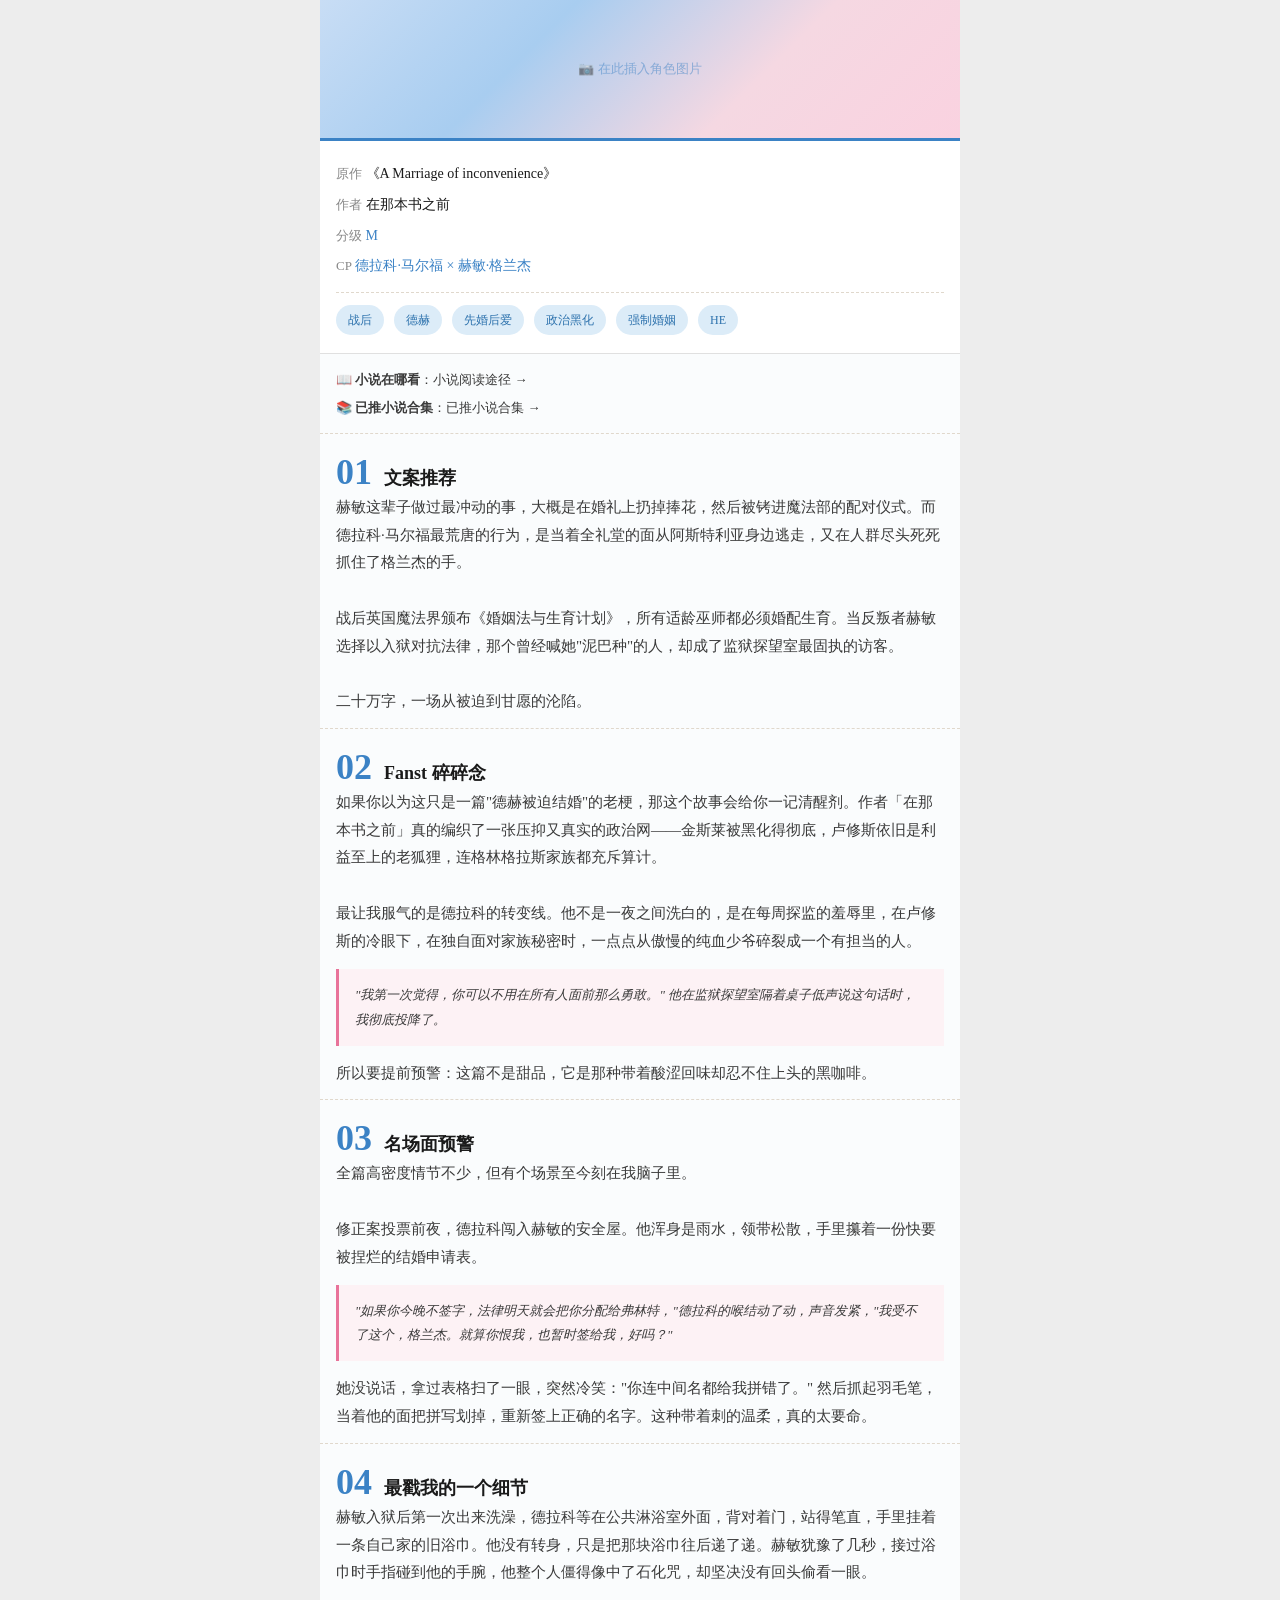
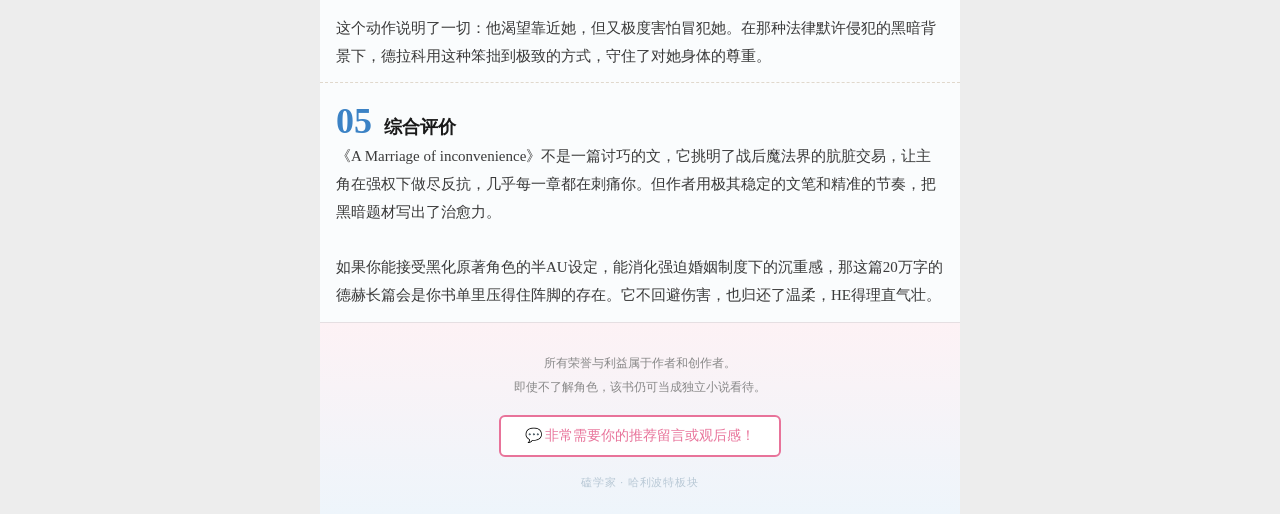
==== preview.html @ ea286a76 "标签行上方加虚线分隔" ====
<!DOCTYPE html>
<html lang="zh-CN">
<head>
<meta charset="UTF-8">
<meta name="viewport" content="width=device-width,initial-scale=1.0">
<title>推文预览 - A Marriage of inconvenience</title>
</head>
<body style="margin:0;background:#ededed;">

<!-- ═══════════════ 整篇文章（白色卡片，居中）═══════════════ -->
<table cellpadding="0" cellspacing="0" border="0" align="center" style="max-width:640px;width:100%;background:#fafcfd;">

  <!-- 角色图占位 -->
  <tr><td style="padding:0;">
    <p style="margin:0;padding:60px 0;text-align:center;font-size:13px;color:rgba(59,130,197,0.5);background:linear-gradient(135deg,#c8ddf5,#a8cdf0,#f5d8e2,#fad2e0);">📷 在此插入角色图片</p>
    <p style="margin:0;height:3px;background:#3B82C5;font-size:0;line-height:0;">&nbsp;</p>
  </td></tr>

  <!-- 信息卡 -->
  <tr><td style="padding:18px 16px 14px 16px;background:#fff;">
    <p style="margin:0;font-size:14px;line-height:2.2;color:#3a3a3a;">
      <span style="color:#888;font-size:13px;">原作</span> <span style="color:#1a1a1a;">《A Marriage of inconvenience》</span><br>
      <span style="color:#888;font-size:13px;">作者</span> <span style="color:#1a1a1a;">在那本书之前</span><br>
      <span style="color:#888;font-size:13px;">分级</span> <span style="color:#3B82C5;">M</span><br>
      <span style="color:#888;font-size:13px;">CP</span> <span style="color:#3B82C5;">德拉科·马尔福 × 赫敏·格兰杰</span>
    </p>
    <p style="margin:10px 0 0 0;border-top:1px dashed #e0d8cc;padding-top:10px;line-height:2;">
      <span style="display:inline-block;padding:3px 12px;background:#dcecf8;color:#2d72ad;border-radius:20px;font-size:12px;margin:0 6px 4px 0;">战后</span>
      <span style="display:inline-block;padding:3px 12px;background:#dcecf8;color:#2d72ad;border-radius:20px;font-size:12px;margin:0 6px 4px 0;">德赫</span>
      <span style="display:inline-block;padding:3px 12px;background:#dcecf8;color:#2d72ad;border-radius:20px;font-size:12px;margin:0 6px 4px 0;">先婚后爱</span>
      <span style="display:inline-block;padding:3px 12px;background:#dcecf8;color:#2d72ad;border-radius:20px;font-size:12px;margin:0 6px 4px 0;">政治黑化</span>
      <span style="display:inline-block;padding:3px 12px;background:#dcecf8;color:#2d72ad;border-radius:20px;font-size:12px;margin:0 6px 4px 0;">强制婚姻</span>
      <span style="display:inline-block;padding:3px 12px;background:#dcecf8;color:#2d72ad;border-radius:20px;font-size:12px;margin:0 6px 4px 0;">HE</span>
    </p>
  </td></tr>

  <!-- 小说链接 -->
  <tr><td style="padding:14px 16px;border-top:1px solid #e0e0e0;font-size:13px;line-height:1.8;color:#3a3a3a;">
    <span style="display:block;margin-bottom:4px;">📖 <strong>小说在哪看</strong>：小说阅读途径 →</span>
    <span style="display:block;">📚 <strong>已推小说合集</strong>：已推小说合集 →</span>
  </td></tr>

  <!-- 01-05 章节 -->
  <tr><td style="padding:0 16px;border-top:1px dashed #e0d8cc;">
    <p style="margin:20px 0 4px 0;">
      <span style="font-size:36px;font-weight:700;line-height:1;color:#3B82C5;">01</span>
      <span style="font-size:18px;font-weight:700;color:#1a1a1a;margin-left:8px;">文案推荐</span>
    </p>
    <p style="margin:0 0 12px 0;font-size:15px;line-height:1.85;color:#3a3a3a;">
      赫敏这辈子做过最冲动的事，大概是在婚礼上扔掉捧花，然后被铐进魔法部的配对仪式。而德拉科·马尔福最荒唐的行为，是当着全礼堂的面从阿斯特利亚身边逃走，又在人群尽头死死抓住了格兰杰的手。<br><br>
      战后英国魔法界颁布《婚姻法与生育计划》，所有适龄巫师都必须婚配生育。当反叛者赫敏选择以入狱对抗法律，那个曾经喊她"泥巴种"的人，却成了监狱探望室最固执的访客。<br><br>
      二十万字，一场从被迫到甘愿的沦陷。
    </p>
  </td></tr>

  <tr><td style="padding:0 16px;border-top:1px dashed #e0d8cc;">
    <p style="margin:20px 0 4px 0;">
      <span style="font-size:36px;font-weight:700;line-height:1;color:#3B82C5;">02</span>
      <span style="font-size:18px;font-weight:700;color:#1a1a1a;margin-left:8px;">Fanst 碎碎念</span>
    </p>
    <p style="margin:0 0 12px 0;font-size:15px;line-height:1.85;color:#3a3a3a;">
      如果你以为这只是一篇"德赫被迫结婚"的老梗，那这个故事会给你一记清醒剂。作者「在那本书之前」真的编织了一张压抑又真实的政治网——金斯莱被黑化得彻底，卢修斯依旧是利益至上的老狐狸，连格林格拉斯家族都充斥算计。<br><br>
      最让我服气的是德拉科的转变线。他不是一夜之间洗白的，是在每周探监的羞辱里，在卢修斯的冷眼下，在独自面对家族秘密时，一点点从傲慢的纯血少爷碎裂成一个有担当的人。
    </p>
    <!-- 引用块 -->
    <p style="margin:14px 0;padding:14px 16px;background:#fdf2f5;border-left:3px solid #E8739A;font-size:13px;line-height:1.85;color:#3a3a3a;font-style:italic;">
      "我第一次觉得，你可以不用在所有人面前那么勇敢。" 他在监狱探望室隔着桌子低声说这句话时，我彻底投降了。
    </p>
    <p style="margin:0 0 12px 0;font-size:15px;line-height:1.85;color:#3a3a3a;">
      所以要提前预警：这篇不是甜品，它是那种带着酸涩回味却忍不住上头的黑咖啡。
    </p>
  </td></tr>

  <tr><td style="padding:0 16px;border-top:1px dashed #e0d8cc;">
    <p style="margin:20px 0 4px 0;">
      <span style="font-size:36px;font-weight:700;line-height:1;color:#3B82C5;">03</span>
      <span style="font-size:18px;font-weight:700;color:#1a1a1a;margin-left:8px;">名场面预警</span>
    </p>
    <p style="margin:0 0 12px 0;font-size:15px;line-height:1.85;color:#3a3a3a;">
      全篇高密度情节不少，但有个场景至今刻在我脑子里。<br><br>
      修正案投票前夜，德拉科闯入赫敏的安全屋。他浑身是雨水，领带松散，手里攥着一份快要被捏烂的结婚申请表。
    </p>
    <p style="margin:14px 0;padding:14px 16px;background:#fdf2f5;border-left:3px solid #E8739A;font-size:13px;line-height:1.85;color:#3a3a3a;font-style:italic;">
      "如果你今晚不签字，法律明天就会把你分配给弗林特，"德拉科的喉结动了动，声音发紧，"我受不了这个，格兰杰。就算你恨我，也暂时签给我，好吗？"
    </p>
    <p style="margin:0 0 12px 0;font-size:15px;line-height:1.85;color:#3a3a3a;">
      她没说话，拿过表格扫了一眼，突然冷笑："你连中间名都给我拼错了。" 然后抓起羽毛笔，当着他的面把拼写划掉，重新签上正确的名字。这种带着刺的温柔，真的太要命。
    </p>
  </td></tr>

  <tr><td style="padding:0 16px;border-top:1px dashed #e0d8cc;">
    <p style="margin:20px 0 4px 0;">
      <span style="font-size:36px;font-weight:700;line-height:1;color:#3B82C5;">04</span>
      <span style="font-size:18px;font-weight:700;color:#1a1a1a;margin-left:8px;">最戳我的一个细节</span>
    </p>
    <p style="margin:0 0 12px 0;font-size:15px;line-height:1.85;color:#3a3a3a;">
      赫敏入狱后第一次出来洗澡，德拉科等在公共淋浴室外面，背对着门，站得笔直，手里挂着一条自己家的旧浴巾。他没有转身，只是把那块浴巾往后递了递。赫敏犹豫了几秒，接过浴巾时手指碰到他的手腕，他整个人僵得像中了石化咒，却坚决没有回头偷看一眼。<br><br>
      这个动作说明了一切：他渴望靠近她，但又极度害怕冒犯她。在那种法律默许侵犯的黑暗背景下，德拉科用这种笨拙到极致的方式，守住了对她身体的尊重。
    </p>
  </td></tr>

  <tr><td style="padding:0 16px;border-top:1px dashed #e0d8cc;">
    <p style="margin:20px 0 4px 0;">
      <span style="font-size:36px;font-weight:700;line-height:1;color:#3B82C5;">05</span>
      <span style="font-size:18px;font-weight:700;color:#1a1a1a;margin-left:8px;">综合评价</span>
    </p>
    <p style="margin:0 0 12px 0;font-size:15px;line-height:1.85;color:#3a3a3a;">
      《A Marriage of inconvenience》不是一篇讨巧的文，它挑明了战后魔法界的肮脏交易，让主角在强权下做尽反抗，几乎每一章都在刺痛你。但作者用极其稳定的文笔和精准的节奏，把黑暗题材写出了治愈力。<br><br>
      如果你能接受黑化原著角色的半AU设定，能消化强迫婚姻制度下的沉重感，那这篇20万字的德赫长篇会是你书单里压得住阵脚的存在。它不回避伤害，也归还了温柔，HE得理直气壮。
    </p>
  </td></tr>

  <!-- 收尾 -->
  <tr><td style="padding:28px 16px 24px 16px;text-align:center;background:linear-gradient(180deg,#fdf2f5,#eef5fb);border-top:1px solid #e5dfe2;">
    <p style="margin:0 0 16px 0;font-size:12px;line-height:2;color:#888;">
      所有荣誉与利益属于作者和创作者。<br>即使不了解角色，该书仍可当成独立小说看待。
    </p>
    <table cellpadding="0" cellspacing="0" border="0" align="center"><tr><td style="padding:10px 24px;background:#fff;border:2px solid #E8739A;border-radius:6px;">
      <p style="margin:0;font-size:14px;color:#E8739A;">💬 非常需要你的推荐留言或观后感！</p>
    </td></tr></table>
    <p style="margin:18px 0 0 0;font-size:11px;color:#b8c8d5;letter-spacing:0.08em;">磕学家 · 哈利波特板块</p>
  </td></tr>

</table>
</body>
</html>
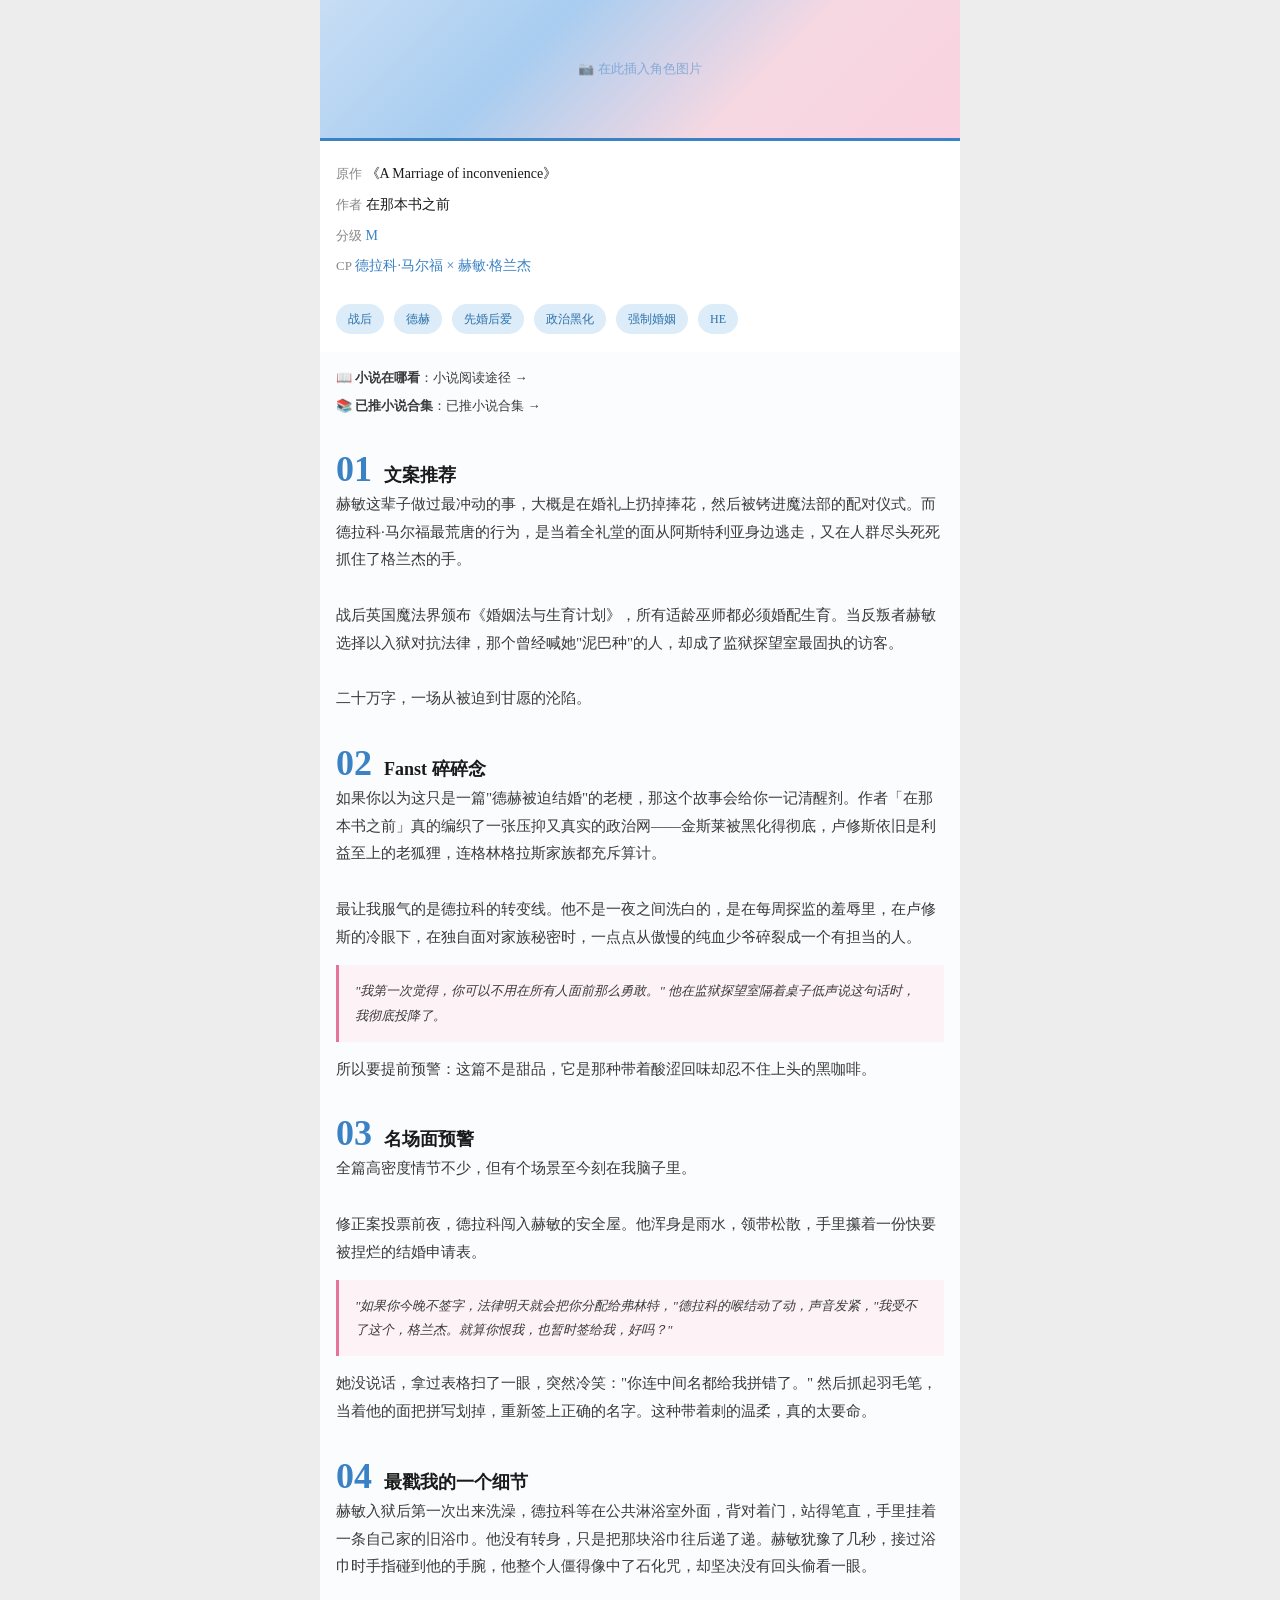
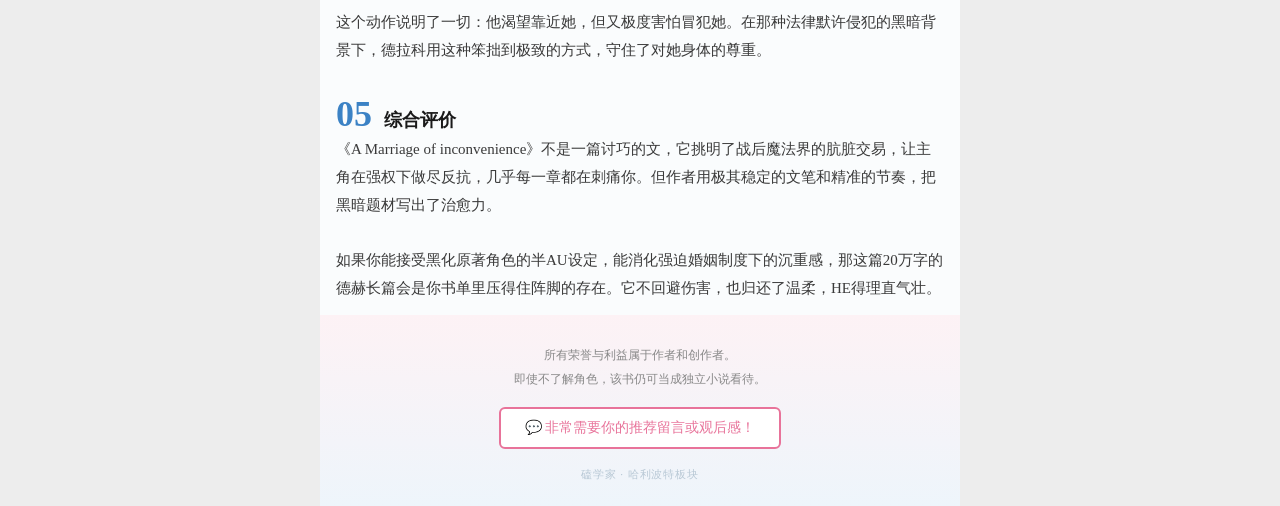
==== commit 16f20caf: "删除全部分割线" ====
--- a/preview.html
+++ b/preview.html
@@ -24,7 +24,7 @@
       <span style="color:#888;font-size:13px;">分级</span> <span style="color:#3B82C5;">M</span><br>
       <span style="color:#888;font-size:13px;">CP</span> <span style="color:#3B82C5;">德拉科·马尔福 × 赫敏·格兰杰</span>
     </p>
-    <p style="margin:10px 0 0 0;border-top:1px dashed #e0d8cc;padding-top:10px;line-height:2;">
+    <p style="margin:10px 0 0 0;padding-top:10px;line-height:2;">
       <span style="display:inline-block;padding:3px 12px;background:#dcecf8;color:#2d72ad;border-radius:20px;font-size:12px;margin:0 6px 4px 0;">战后</span>
       <span style="display:inline-block;padding:3px 12px;background:#dcecf8;color:#2d72ad;border-radius:20px;font-size:12px;margin:0 6px 4px 0;">德赫</span>
       <span style="display:inline-block;padding:3px 12px;background:#dcecf8;color:#2d72ad;border-radius:20px;font-size:12px;margin:0 6px 4px 0;">先婚后爱</span>
@@ -35,13 +35,13 @@
   </td></tr>
 
   <!-- 小说链接 -->
-  <tr><td style="padding:14px 16px;border-top:1px solid #e0e0e0;font-size:13px;line-height:1.8;color:#3a3a3a;">
+  <tr><td style="padding:14px 16px;font-size:13px;line-height:1.8;color:#3a3a3a;">
     <span style="display:block;margin-bottom:4px;">📖 <strong>小说在哪看</strong>：小说阅读途径 →</span>
     <span style="display:block;">📚 <strong>已推小说合集</strong>：已推小说合集 →</span>
   </td></tr>
 
   <!-- 01-05 章节 -->
-  <tr><td style="padding:0 16px;border-top:1px dashed #e0d8cc;">
+  <tr><td style="padding:0 16px;">
     <p style="margin:20px 0 4px 0;">
       <span style="font-size:36px;font-weight:700;line-height:1;color:#3B82C5;">01</span>
       <span style="font-size:18px;font-weight:700;color:#1a1a1a;margin-left:8px;">文案推荐</span>
@@ -53,7 +53,7 @@
     </p>
   </td></tr>
 
-  <tr><td style="padding:0 16px;border-top:1px dashed #e0d8cc;">
+  <tr><td style="padding:0 16px;">
     <p style="margin:20px 0 4px 0;">
       <span style="font-size:36px;font-weight:700;line-height:1;color:#3B82C5;">02</span>
       <span style="font-size:18px;font-weight:700;color:#1a1a1a;margin-left:8px;">Fanst 碎碎念</span>
@@ -71,7 +71,7 @@
     </p>
   </td></tr>
 
-  <tr><td style="padding:0 16px;border-top:1px dashed #e0d8cc;">
+  <tr><td style="padding:0 16px;">
     <p style="margin:20px 0 4px 0;">
       <span style="font-size:36px;font-weight:700;line-height:1;color:#3B82C5;">03</span>
       <span style="font-size:18px;font-weight:700;color:#1a1a1a;margin-left:8px;">名场面预警</span>
@@ -88,7 +88,7 @@
     </p>
   </td></tr>
 
-  <tr><td style="padding:0 16px;border-top:1px dashed #e0d8cc;">
+  <tr><td style="padding:0 16px;">
     <p style="margin:20px 0 4px 0;">
       <span style="font-size:36px;font-weight:700;line-height:1;color:#3B82C5;">04</span>
       <span style="font-size:18px;font-weight:700;color:#1a1a1a;margin-left:8px;">最戳我的一个细节</span>
@@ -99,7 +99,7 @@
     </p>
   </td></tr>
 
-  <tr><td style="padding:0 16px;border-top:1px dashed #e0d8cc;">
+  <tr><td style="padding:0 16px;">
     <p style="margin:20px 0 4px 0;">
       <span style="font-size:36px;font-weight:700;line-height:1;color:#3B82C5;">05</span>
       <span style="font-size:18px;font-weight:700;color:#1a1a1a;margin-left:8px;">综合评价</span>
@@ -111,7 +111,7 @@
   </td></tr>
 
   <!-- 收尾 -->
-  <tr><td style="padding:28px 16px 24px 16px;text-align:center;background:linear-gradient(180deg,#fdf2f5,#eef5fb);border-top:1px solid #e5dfe2;">
+  <tr><td style="padding:28px 16px 24px 16px;text-align:center;background:linear-gradient(180deg,#fdf2f5,#eef5fb);">
     <p style="margin:0 0 16px 0;font-size:12px;line-height:2;color:#888;">
       所有荣誉与利益属于作者和创作者。<br>即使不了解角色，该书仍可当成独立小说看待。
     </p>
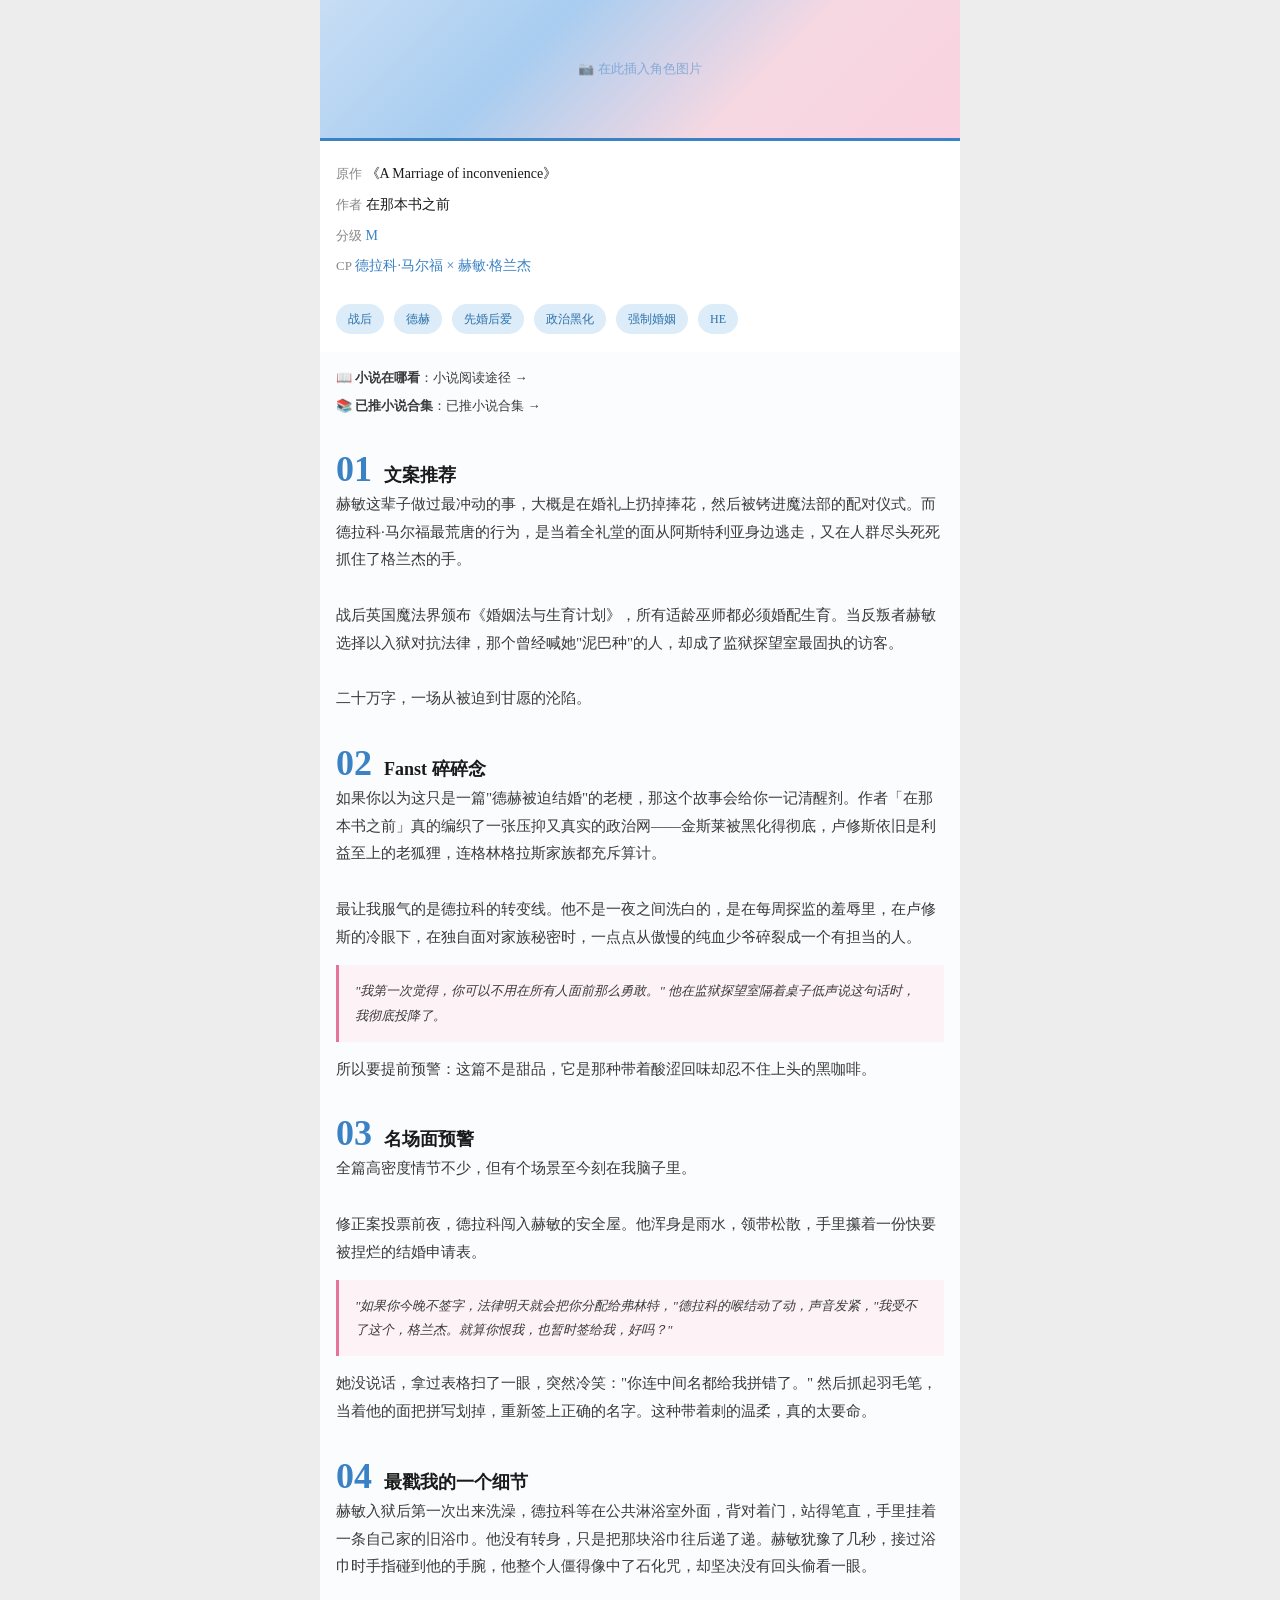
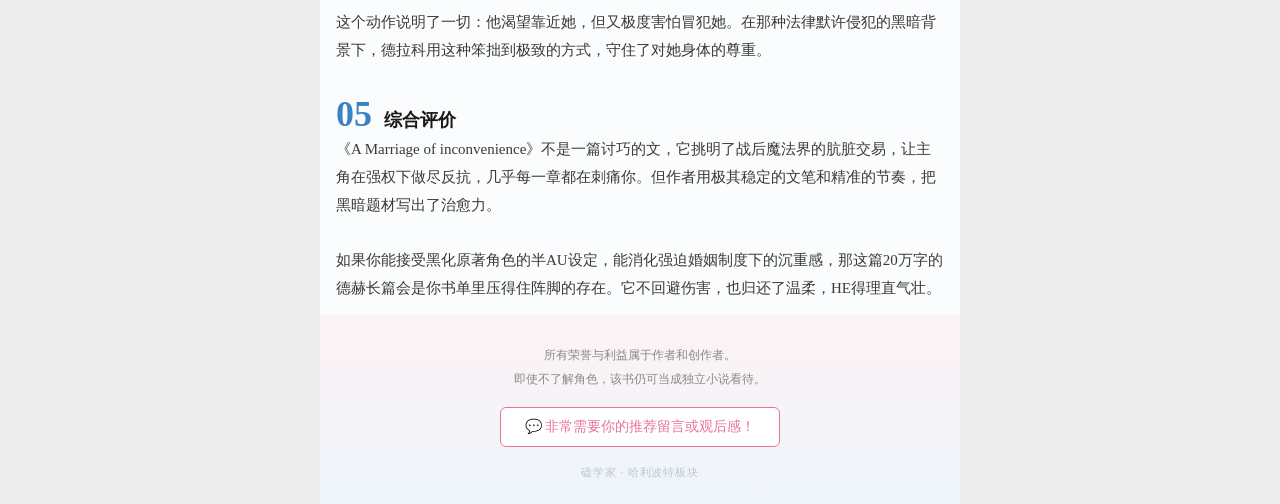
==== commit a883af84: "CTA边框从2px改为1px" ====
--- a/preview.html
+++ b/preview.html
@@ -115,7 +115,7 @@
     <p style="margin:0 0 16px 0;font-size:12px;line-height:2;color:#888;">
       所有荣誉与利益属于作者和创作者。<br>即使不了解角色，该书仍可当成独立小说看待。
     </p>
-    <table cellpadding="0" cellspacing="0" border="0" align="center"><tr><td style="padding:10px 24px;background:#fff;border:2px solid #E8739A;border-radius:6px;">
+    <table cellpadding="0" cellspacing="0" border="0" align="center"><tr><td style="padding:10px 24px;background:#fff;border:1px solid #E8739A;border-radius:6px;">
       <p style="margin:0;font-size:14px;color:#E8739A;">💬 非常需要你的推荐留言或观后感！</p>
     </td></tr></table>
     <p style="margin:18px 0 0 0;font-size:11px;color:#b8c8d5;letter-spacing:0.08em;">磕学家 · 哈利波特板块</p>
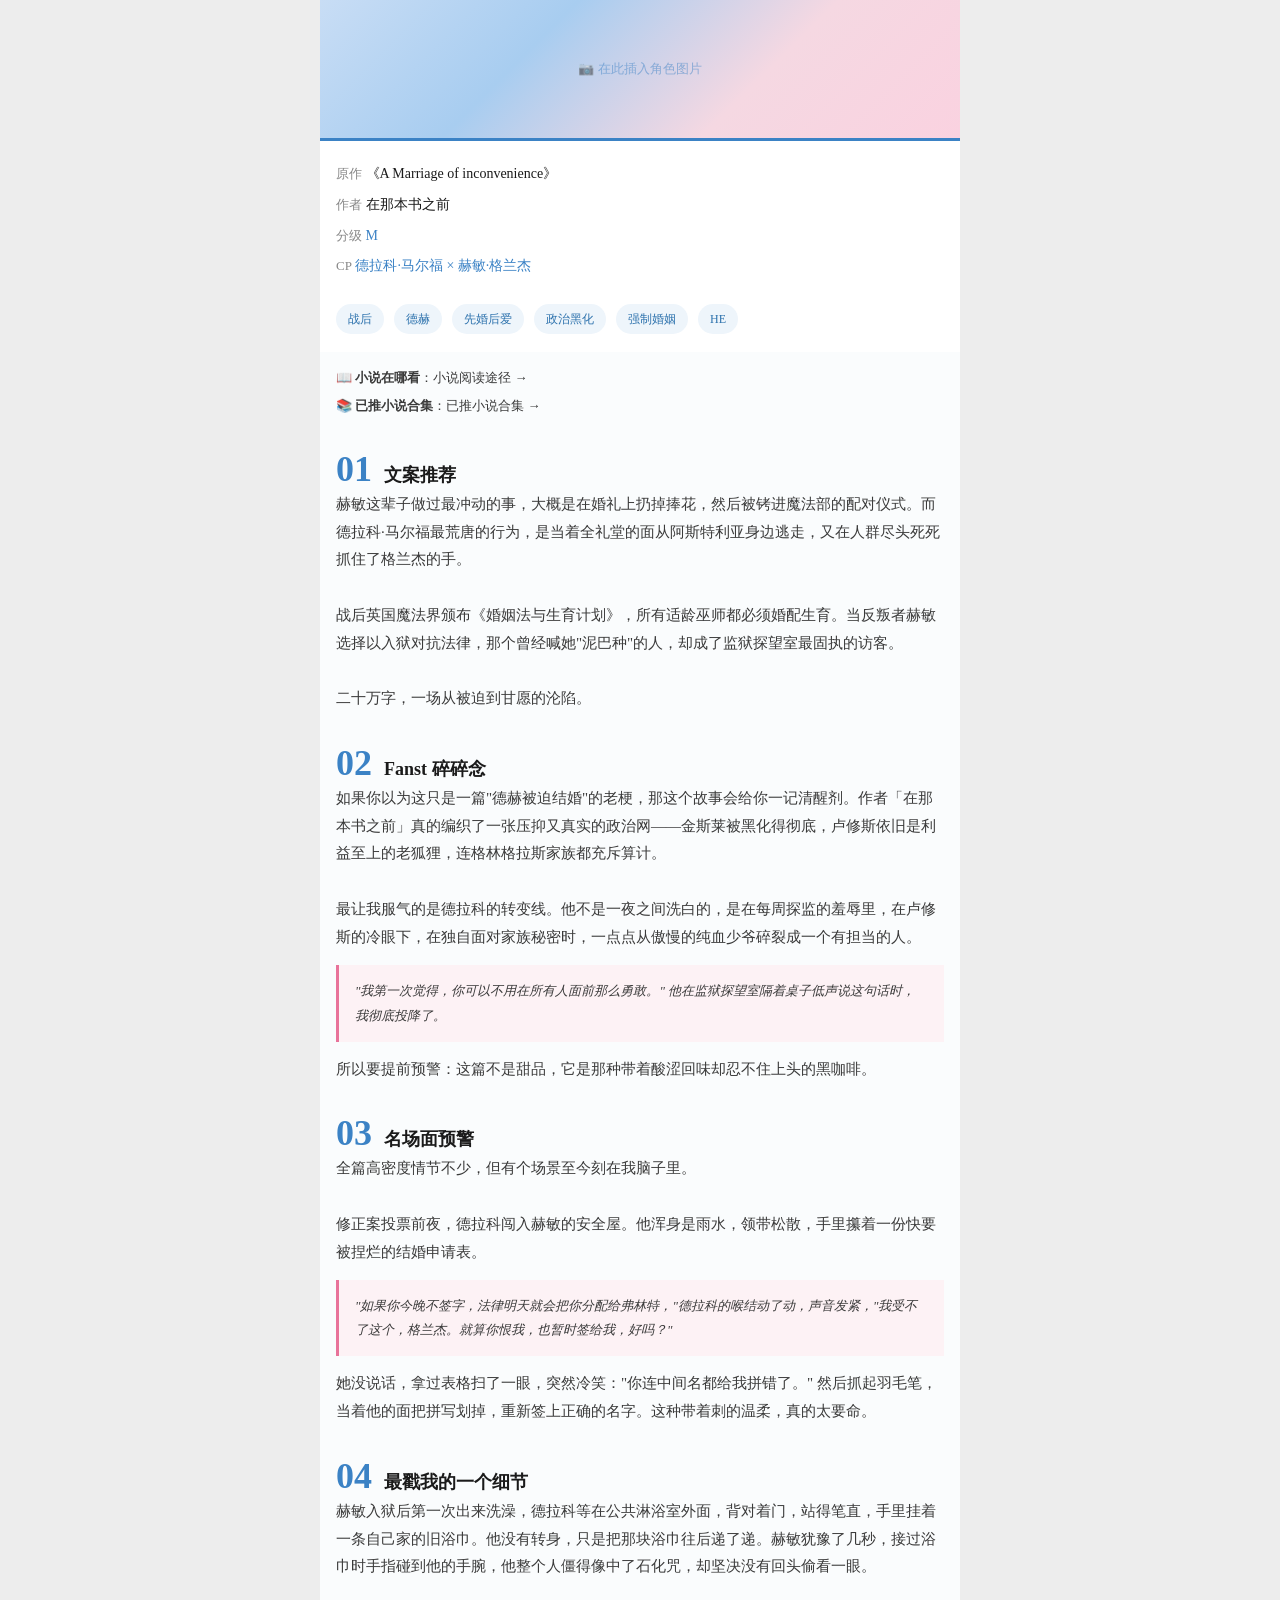
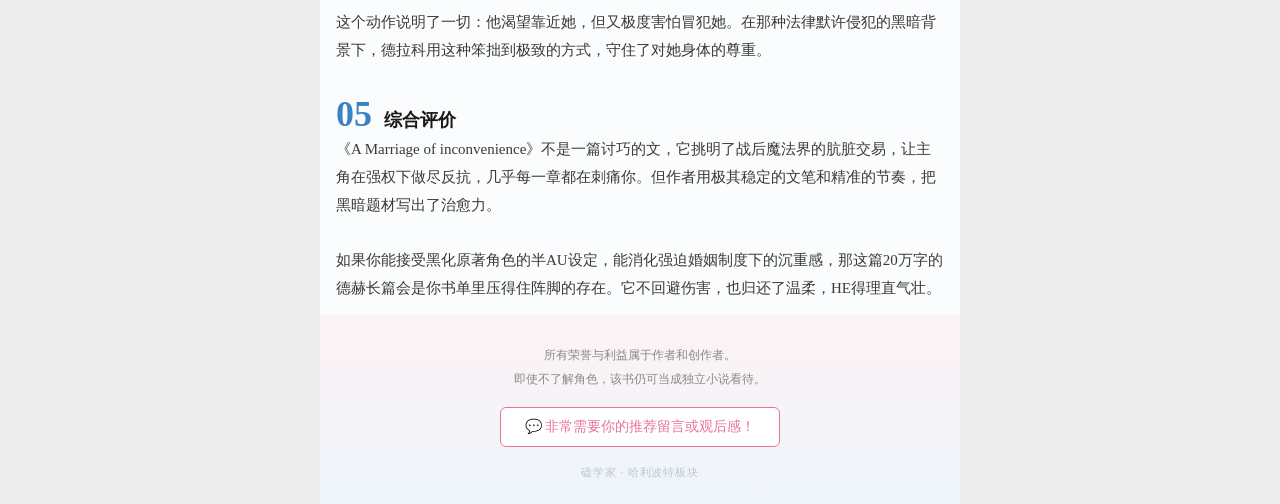
==== commit a68794f7: "标签底色调浅" ====
--- a/preview.html
+++ b/preview.html
@@ -25,12 +25,12 @@
       <span style="color:#888;font-size:13px;">CP</span> <span style="color:#3B82C5;">德拉科·马尔福 × 赫敏·格兰杰</span>
     </p>
     <p style="margin:10px 0 0 0;padding-top:10px;line-height:2;">
-      <span style="display:inline-block;padding:3px 12px;background:#dcecf8;color:#2d72ad;border-radius:20px;font-size:12px;margin:0 6px 4px 0;">战后</span>
-      <span style="display:inline-block;padding:3px 12px;background:#dcecf8;color:#2d72ad;border-radius:20px;font-size:12px;margin:0 6px 4px 0;">德赫</span>
-      <span style="display:inline-block;padding:3px 12px;background:#dcecf8;color:#2d72ad;border-radius:20px;font-size:12px;margin:0 6px 4px 0;">先婚后爱</span>
-      <span style="display:inline-block;padding:3px 12px;background:#dcecf8;color:#2d72ad;border-radius:20px;font-size:12px;margin:0 6px 4px 0;">政治黑化</span>
-      <span style="display:inline-block;padding:3px 12px;background:#dcecf8;color:#2d72ad;border-radius:20px;font-size:12px;margin:0 6px 4px 0;">强制婚姻</span>
-      <span style="display:inline-block;padding:3px 12px;background:#dcecf8;color:#2d72ad;border-radius:20px;font-size:12px;margin:0 6px 4px 0;">HE</span>
+      <span style="display:inline-block;padding:3px 12px;background:#eef5fb;color:#2d72ad;border-radius:20px;font-size:12px;margin:0 6px 4px 0;">战后</span>
+      <span style="display:inline-block;padding:3px 12px;background:#eef5fb;color:#2d72ad;border-radius:20px;font-size:12px;margin:0 6px 4px 0;">德赫</span>
+      <span style="display:inline-block;padding:3px 12px;background:#eef5fb;color:#2d72ad;border-radius:20px;font-size:12px;margin:0 6px 4px 0;">先婚后爱</span>
+      <span style="display:inline-block;padding:3px 12px;background:#eef5fb;color:#2d72ad;border-radius:20px;font-size:12px;margin:0 6px 4px 0;">政治黑化</span>
+      <span style="display:inline-block;padding:3px 12px;background:#eef5fb;color:#2d72ad;border-radius:20px;font-size:12px;margin:0 6px 4px 0;">强制婚姻</span>
+      <span style="display:inline-block;padding:3px 12px;background:#eef5fb;color:#2d72ad;border-radius:20px;font-size:12px;margin:0 6px 4px 0;">HE</span>
     </p>
   </td></tr>
 
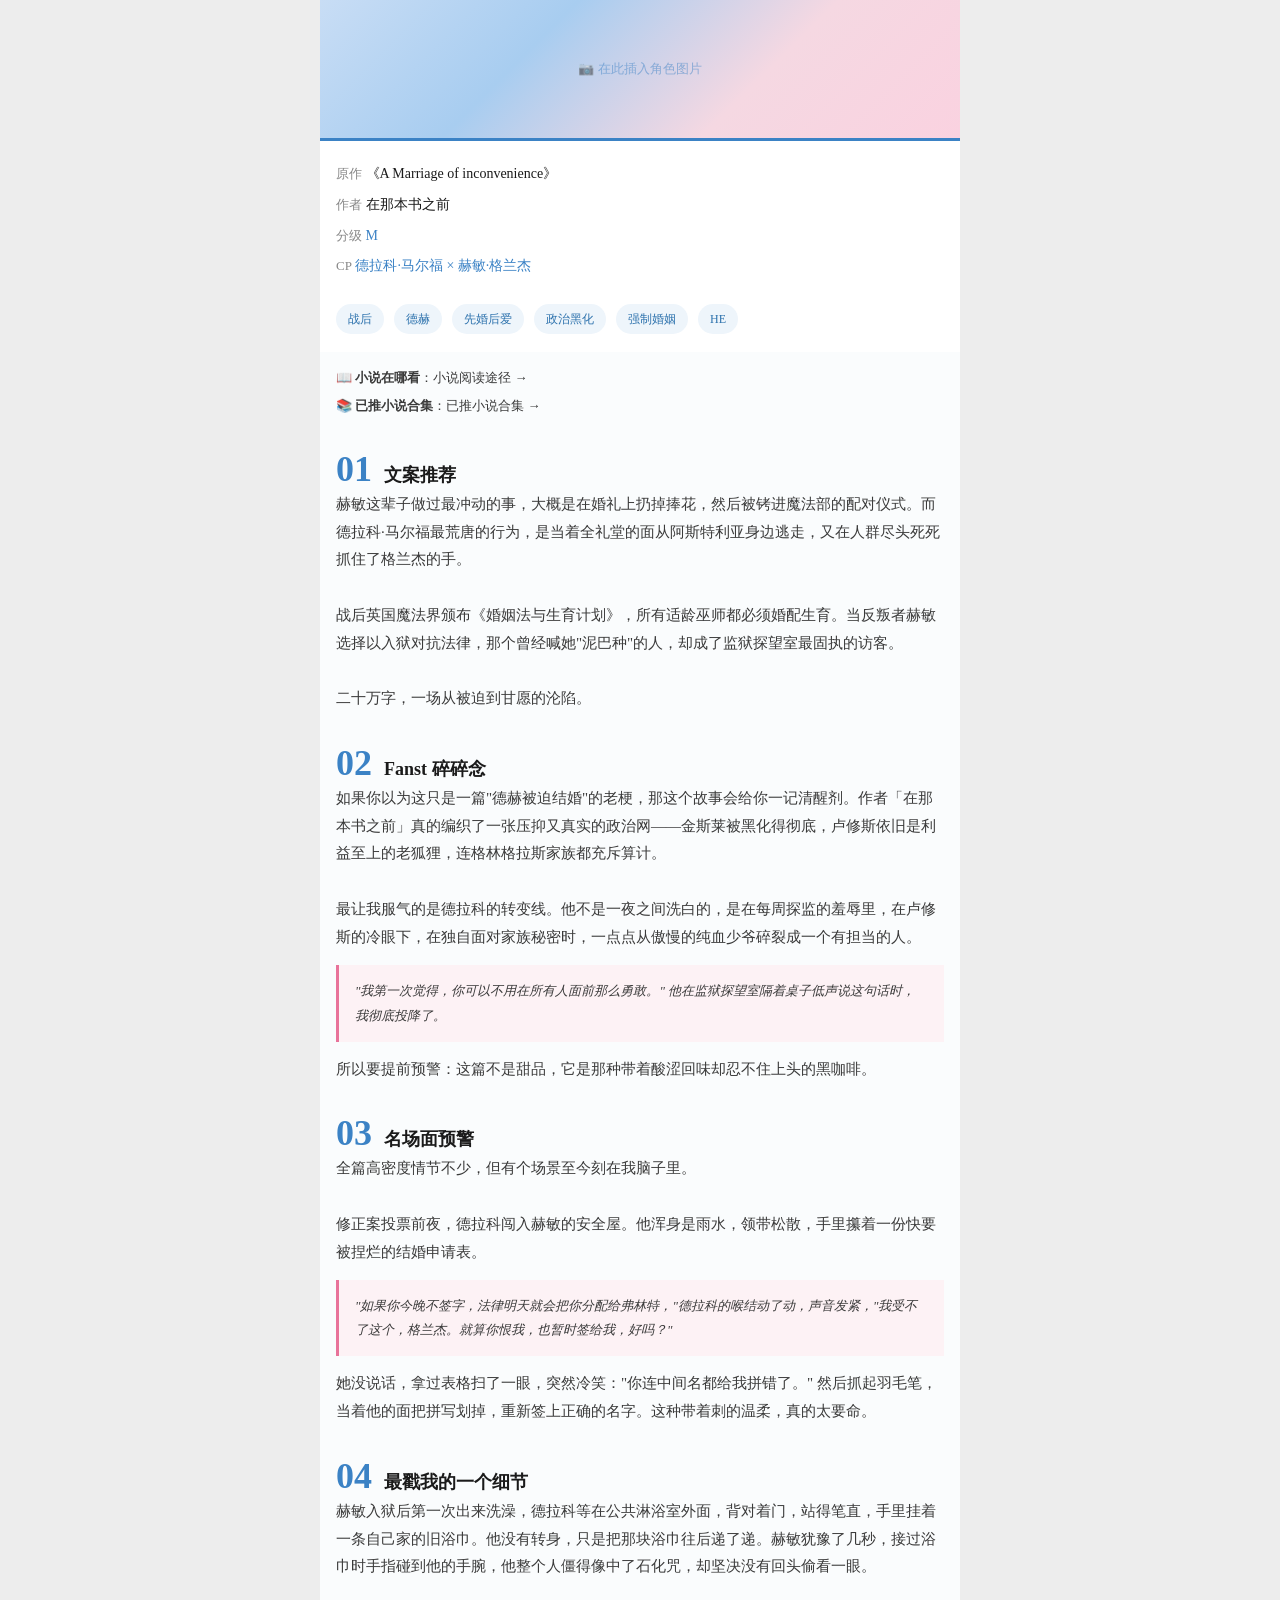
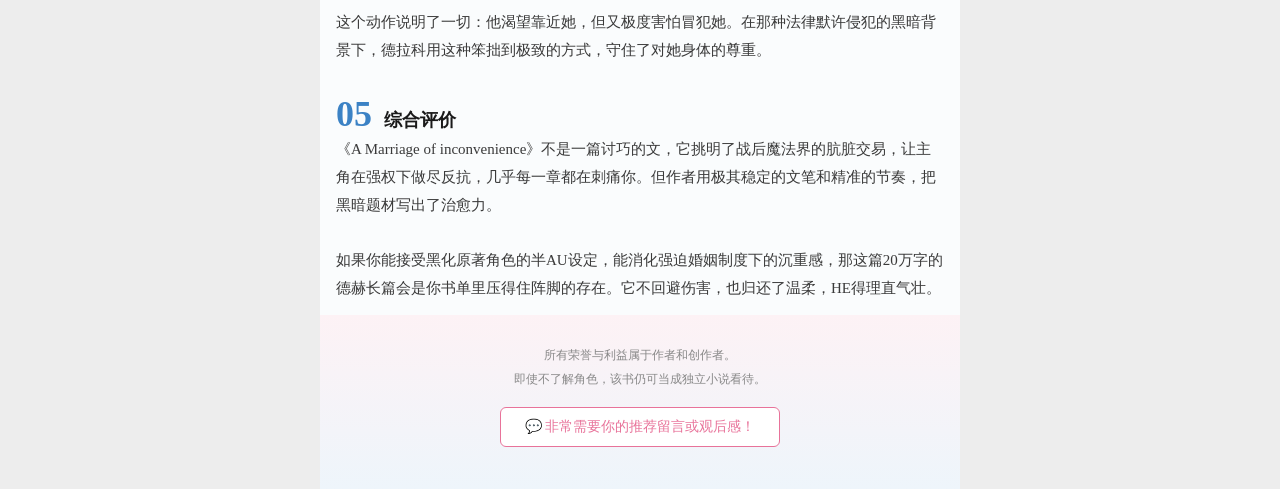
==== commit 4dd2f37d: "删除底部品牌文字" ====
--- a/preview.html
+++ b/preview.html
@@ -118,7 +118,7 @@
     <table cellpadding="0" cellspacing="0" border="0" align="center"><tr><td style="padding:10px 24px;background:#fff;border:1px solid #E8739A;border-radius:6px;">
       <p style="margin:0;font-size:14px;color:#E8739A;">💬 非常需要你的推荐留言或观后感！</p>
     </td></tr></table>
-    <p style="margin:18px 0 0 0;font-size:11px;color:#b8c8d5;letter-spacing:0.08em;">磕学家 · 哈利波特板块</p>
+    <p style="margin:18px 0 0 0;font-size:11px;color:#b8c8d5;letter-spacing:0.08em;">
   </td></tr>
 
 </table>
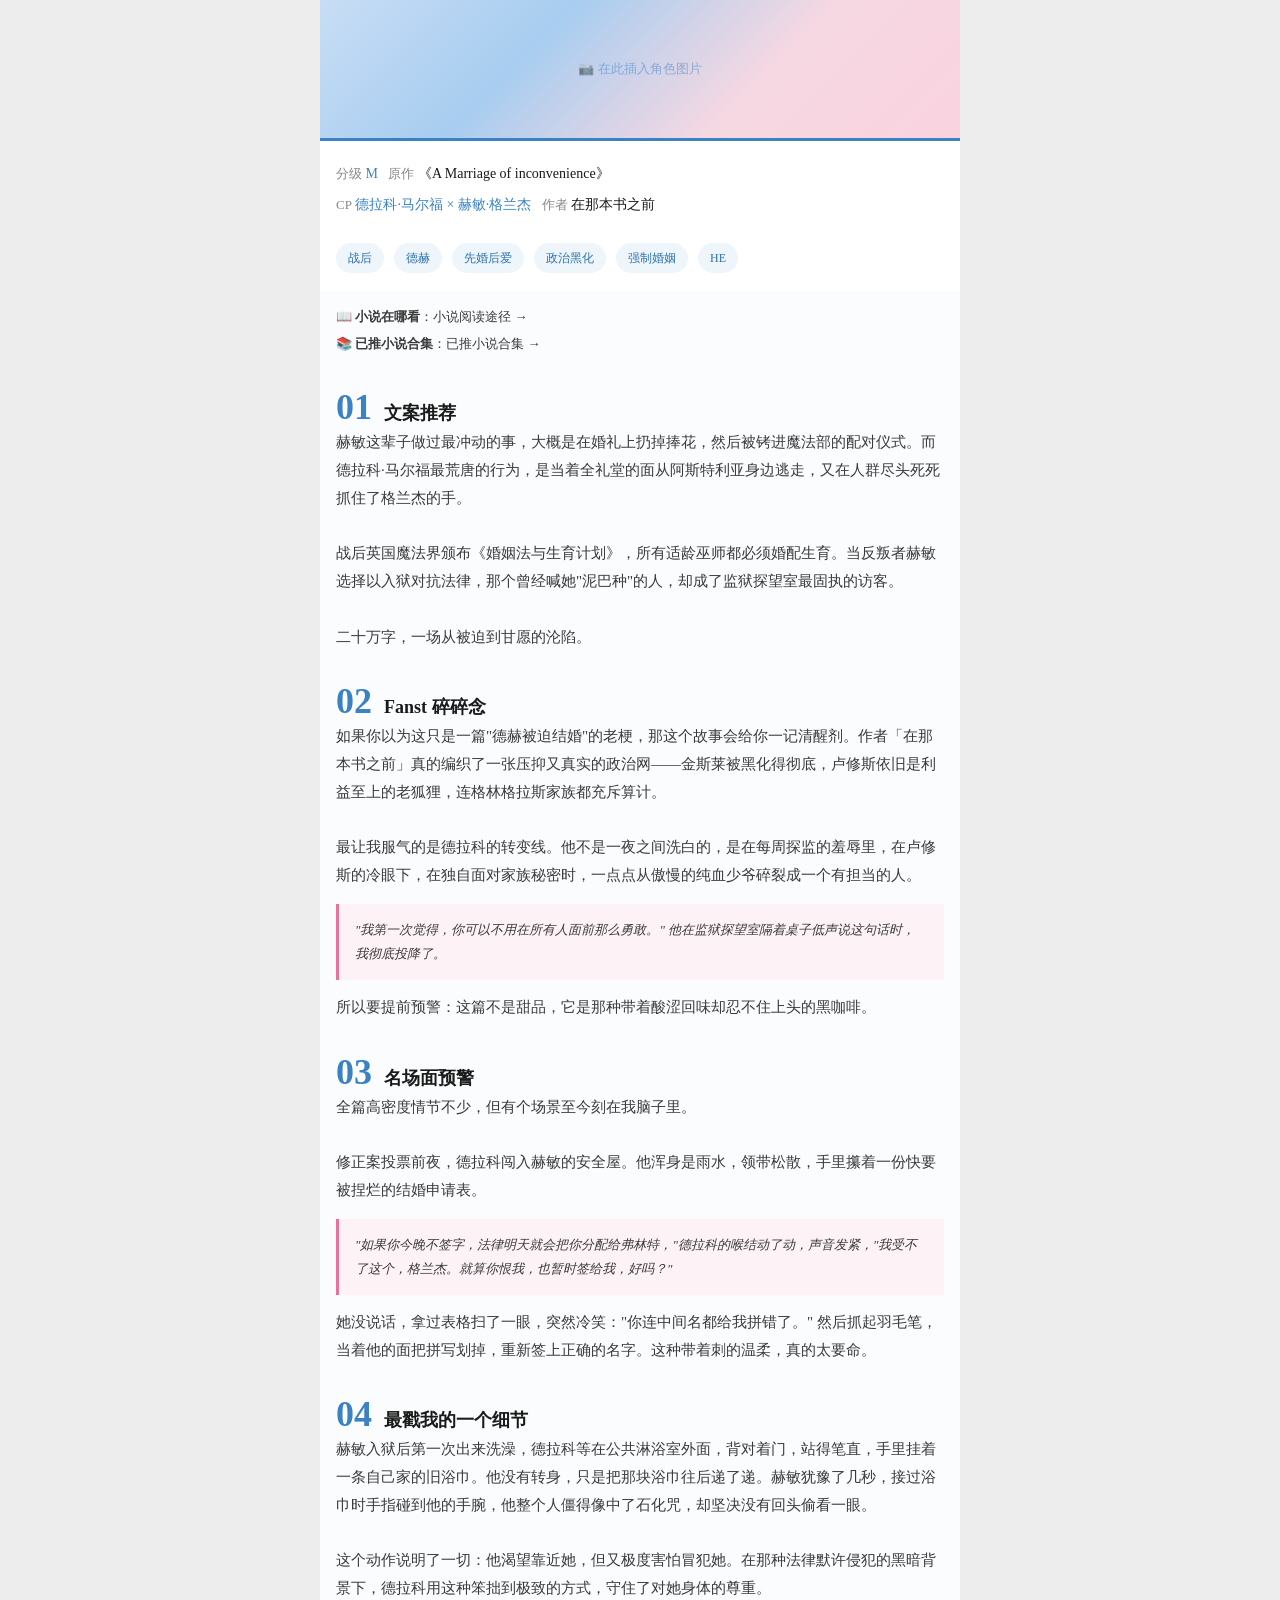
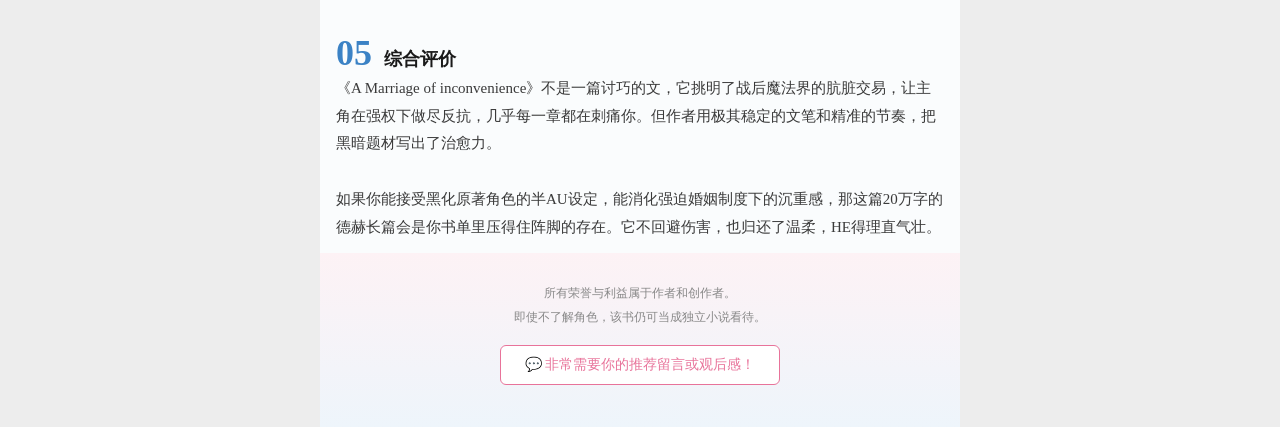
==== commit 43a836ec: "信息卡布局改为两行：行1分级+原作，行2 CP+作者" ====
--- a/preview.html
+++ b/preview.html
@@ -19,10 +19,8 @@
   <!-- 信息卡 -->
   <tr><td style="padding:18px 16px 14px 16px;background:#fff;">
     <p style="margin:0;font-size:14px;line-height:2.2;color:#3a3a3a;">
-      <span style="color:#888;font-size:13px;">原作</span> <span style="color:#1a1a1a;">《A Marriage of inconvenience》</span><br>
-      <span style="color:#888;font-size:13px;">作者</span> <span style="color:#1a1a1a;">在那本书之前</span><br>
-      <span style="color:#888;font-size:13px;">分级</span> <span style="color:#3B82C5;">M</span><br>
-      <span style="color:#888;font-size:13px;">CP</span> <span style="color:#3B82C5;">德拉科·马尔福 × 赫敏·格兰杰</span>
+      <span style="color:#888;font-size:13px;">分级</span> <span style="color:#3B82C5;">M</span>&nbsp;&nbsp;&nbsp;<span style="color:#888;font-size:13px;">原作</span> <span style="color:#1a1a1a;">《A Marriage of inconvenience》</span><br>
+      <span style="color:#888;font-size:13px;">CP</span> <span style="color:#3B82C5;">德拉科·马尔福 × 赫敏·格兰杰</span>&nbsp;&nbsp;&nbsp;<span style="color:#888;font-size:13px;">作者</span> <span style="color:#1a1a1a;">在那本书之前</span>
     </p>
     <p style="margin:10px 0 0 0;padding-top:10px;line-height:2;">
       <span style="display:inline-block;padding:3px 12px;background:#eef5fb;color:#2d72ad;border-radius:20px;font-size:12px;margin:0 6px 4px 0;">战后</span>
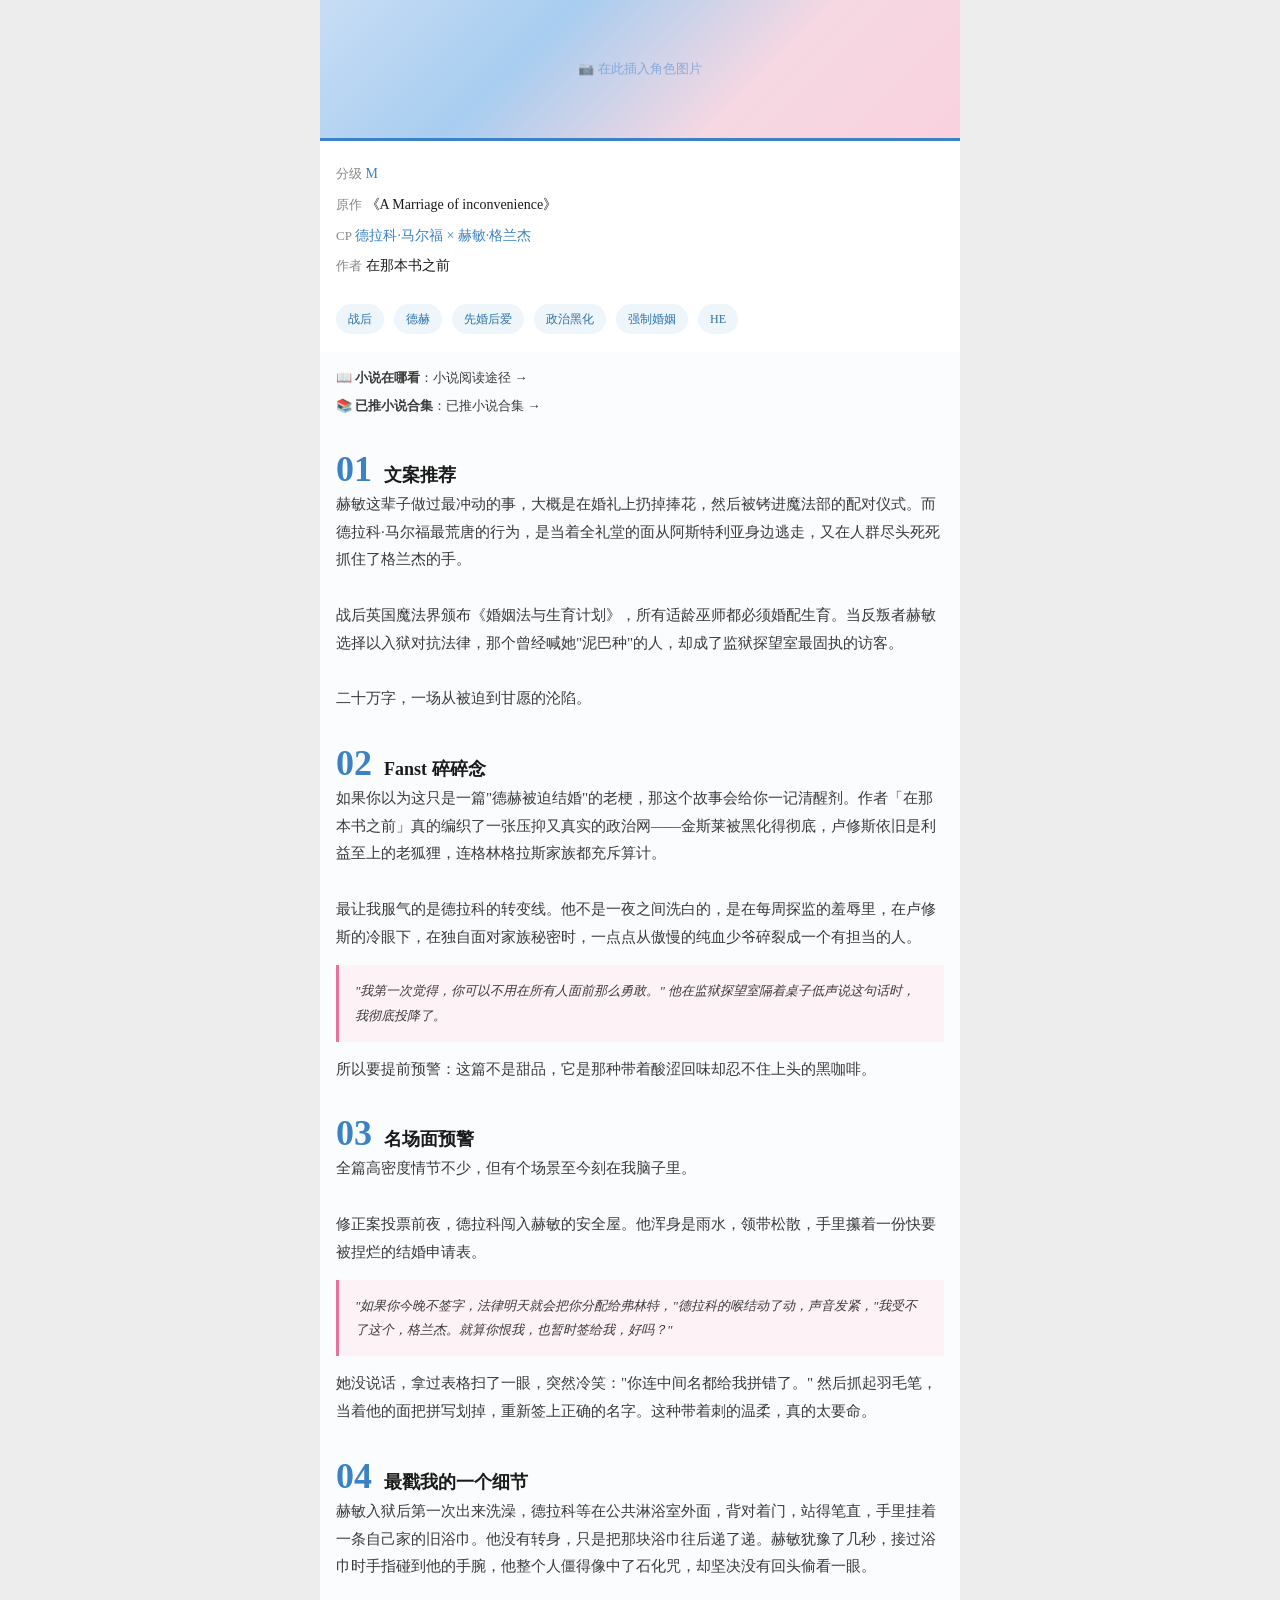
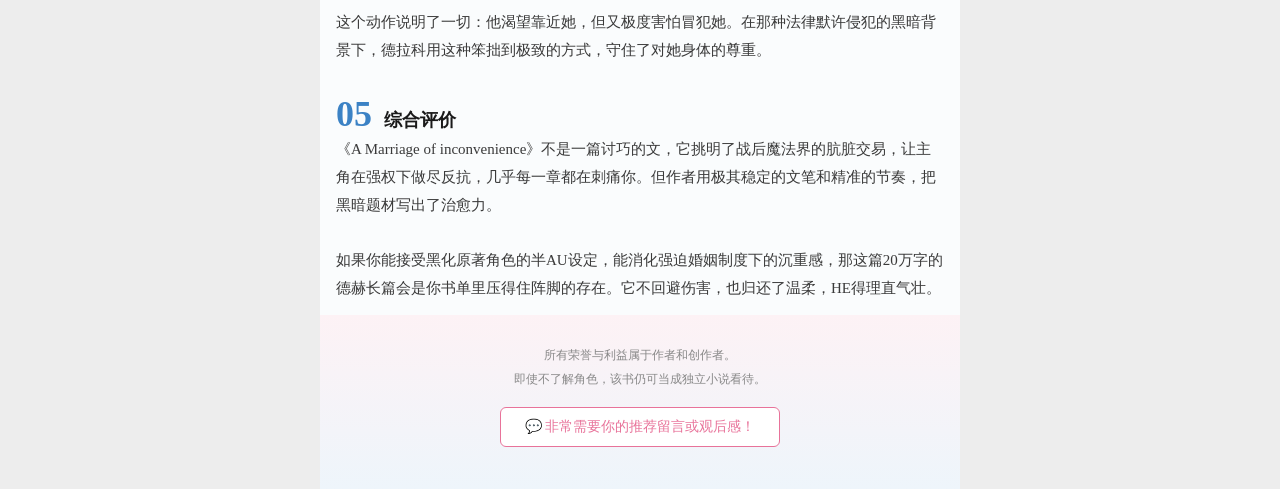
==== commit e26f58ae: "信息卡四行竖排" ====
--- a/preview.html
+++ b/preview.html
@@ -19,8 +19,10 @@
   <!-- 信息卡 -->
   <tr><td style="padding:18px 16px 14px 16px;background:#fff;">
     <p style="margin:0;font-size:14px;line-height:2.2;color:#3a3a3a;">
-      <span style="color:#888;font-size:13px;">分级</span> <span style="color:#3B82C5;">M</span>&nbsp;&nbsp;&nbsp;<span style="color:#888;font-size:13px;">原作</span> <span style="color:#1a1a1a;">《A Marriage of inconvenience》</span><br>
-      <span style="color:#888;font-size:13px;">CP</span> <span style="color:#3B82C5;">德拉科·马尔福 × 赫敏·格兰杰</span>&nbsp;&nbsp;&nbsp;<span style="color:#888;font-size:13px;">作者</span> <span style="color:#1a1a1a;">在那本书之前</span>
+      <span style="color:#888;font-size:13px;">分级</span> <span style="color:#3B82C5;">M</span><br>
+      <span style="color:#888;font-size:13px;">原作</span> <span style="color:#1a1a1a;">《A Marriage of inconvenience》</span><br>
+      <span style="color:#888;font-size:13px;">CP</span> <span style="color:#3B82C5;">德拉科·马尔福 × 赫敏·格兰杰</span><br>
+      <span style="color:#888;font-size:13px;">作者</span> <span style="color:#1a1a1a;">在那本书之前</span>
     </p>
     <p style="margin:10px 0 0 0;padding-top:10px;line-height:2;">
       <span style="display:inline-block;padding:3px 12px;background:#eef5fb;color:#2d72ad;border-radius:20px;font-size:12px;margin:0 6px 4px 0;">战后</span>
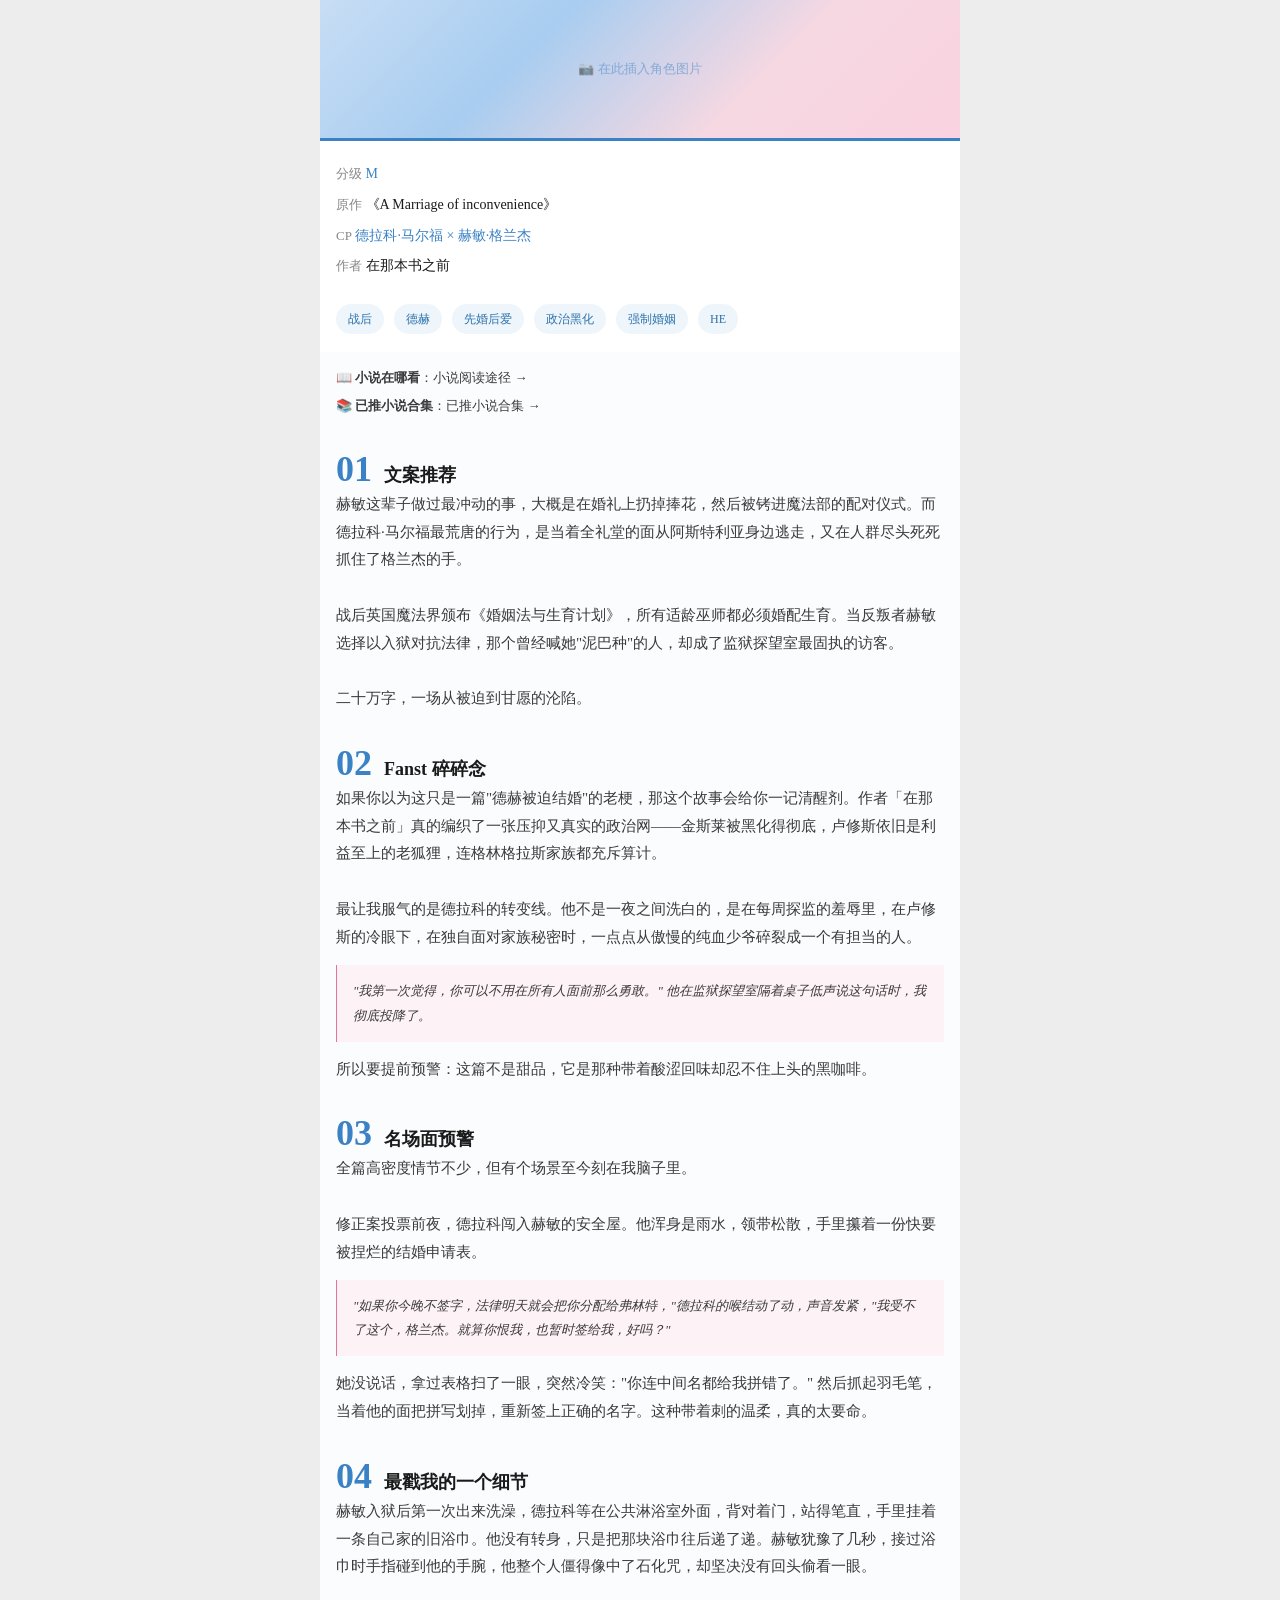
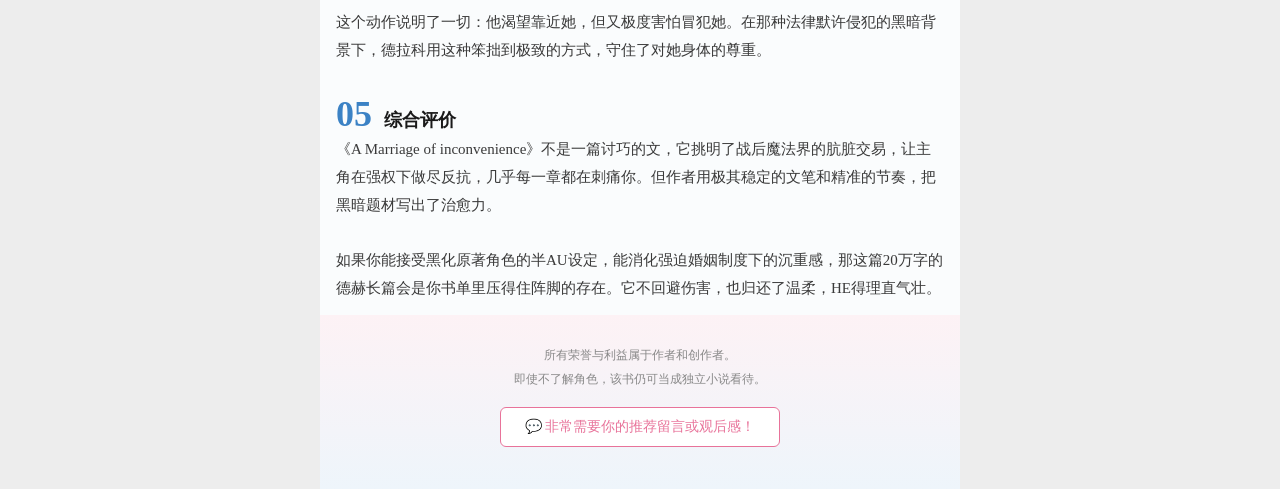
==== commit c995e231: "引用块左边框从3px改为1px" ====
--- a/preview.html
+++ b/preview.html
@@ -63,7 +63,7 @@
       最让我服气的是德拉科的转变线。他不是一夜之间洗白的，是在每周探监的羞辱里，在卢修斯的冷眼下，在独自面对家族秘密时，一点点从傲慢的纯血少爷碎裂成一个有担当的人。
     </p>
     <!-- 引用块 -->
-    <p style="margin:14px 0;padding:14px 16px;background:#fdf2f5;border-left:3px solid #E8739A;font-size:13px;line-height:1.85;color:#3a3a3a;font-style:italic;">
+    <p style="margin:14px 0;padding:14px 16px;background:#fdf2f5;border-left:1px solid #E8739A;font-size:13px;line-height:1.85;color:#3a3a3a;font-style:italic;">
       "我第一次觉得，你可以不用在所有人面前那么勇敢。" 他在监狱探望室隔着桌子低声说这句话时，我彻底投降了。
     </p>
     <p style="margin:0 0 12px 0;font-size:15px;line-height:1.85;color:#3a3a3a;">
@@ -80,7 +80,7 @@
       全篇高密度情节不少，但有个场景至今刻在我脑子里。<br><br>
       修正案投票前夜，德拉科闯入赫敏的安全屋。他浑身是雨水，领带松散，手里攥着一份快要被捏烂的结婚申请表。
     </p>
-    <p style="margin:14px 0;padding:14px 16px;background:#fdf2f5;border-left:3px solid #E8739A;font-size:13px;line-height:1.85;color:#3a3a3a;font-style:italic;">
+    <p style="margin:14px 0;padding:14px 16px;background:#fdf2f5;border-left:1px solid #E8739A;font-size:13px;line-height:1.85;color:#3a3a3a;font-style:italic;">
       "如果你今晚不签字，法律明天就会把你分配给弗林特，"德拉科的喉结动了动，声音发紧，"我受不了这个，格兰杰。就算你恨我，也暂时签给我，好吗？"
     </p>
     <p style="margin:0 0 12px 0;font-size:15px;line-height:1.85;color:#3a3a3a;">
